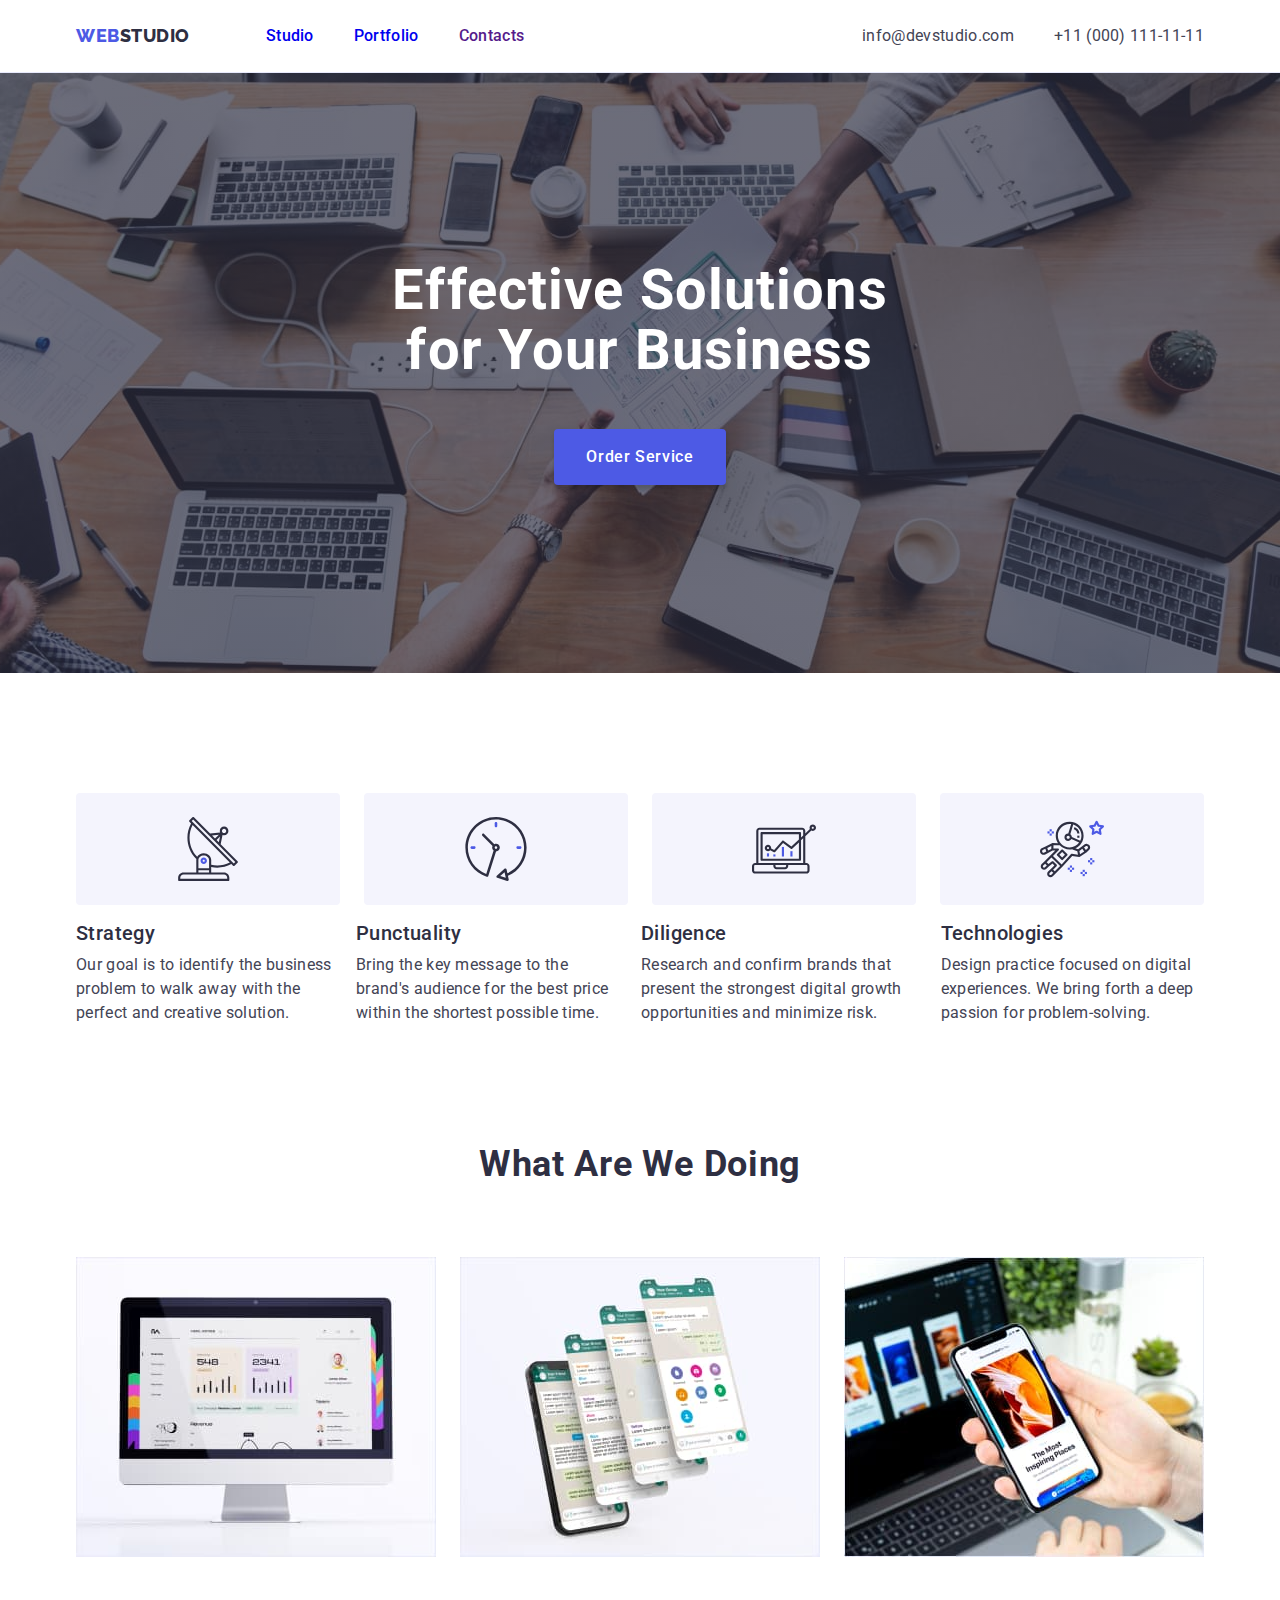
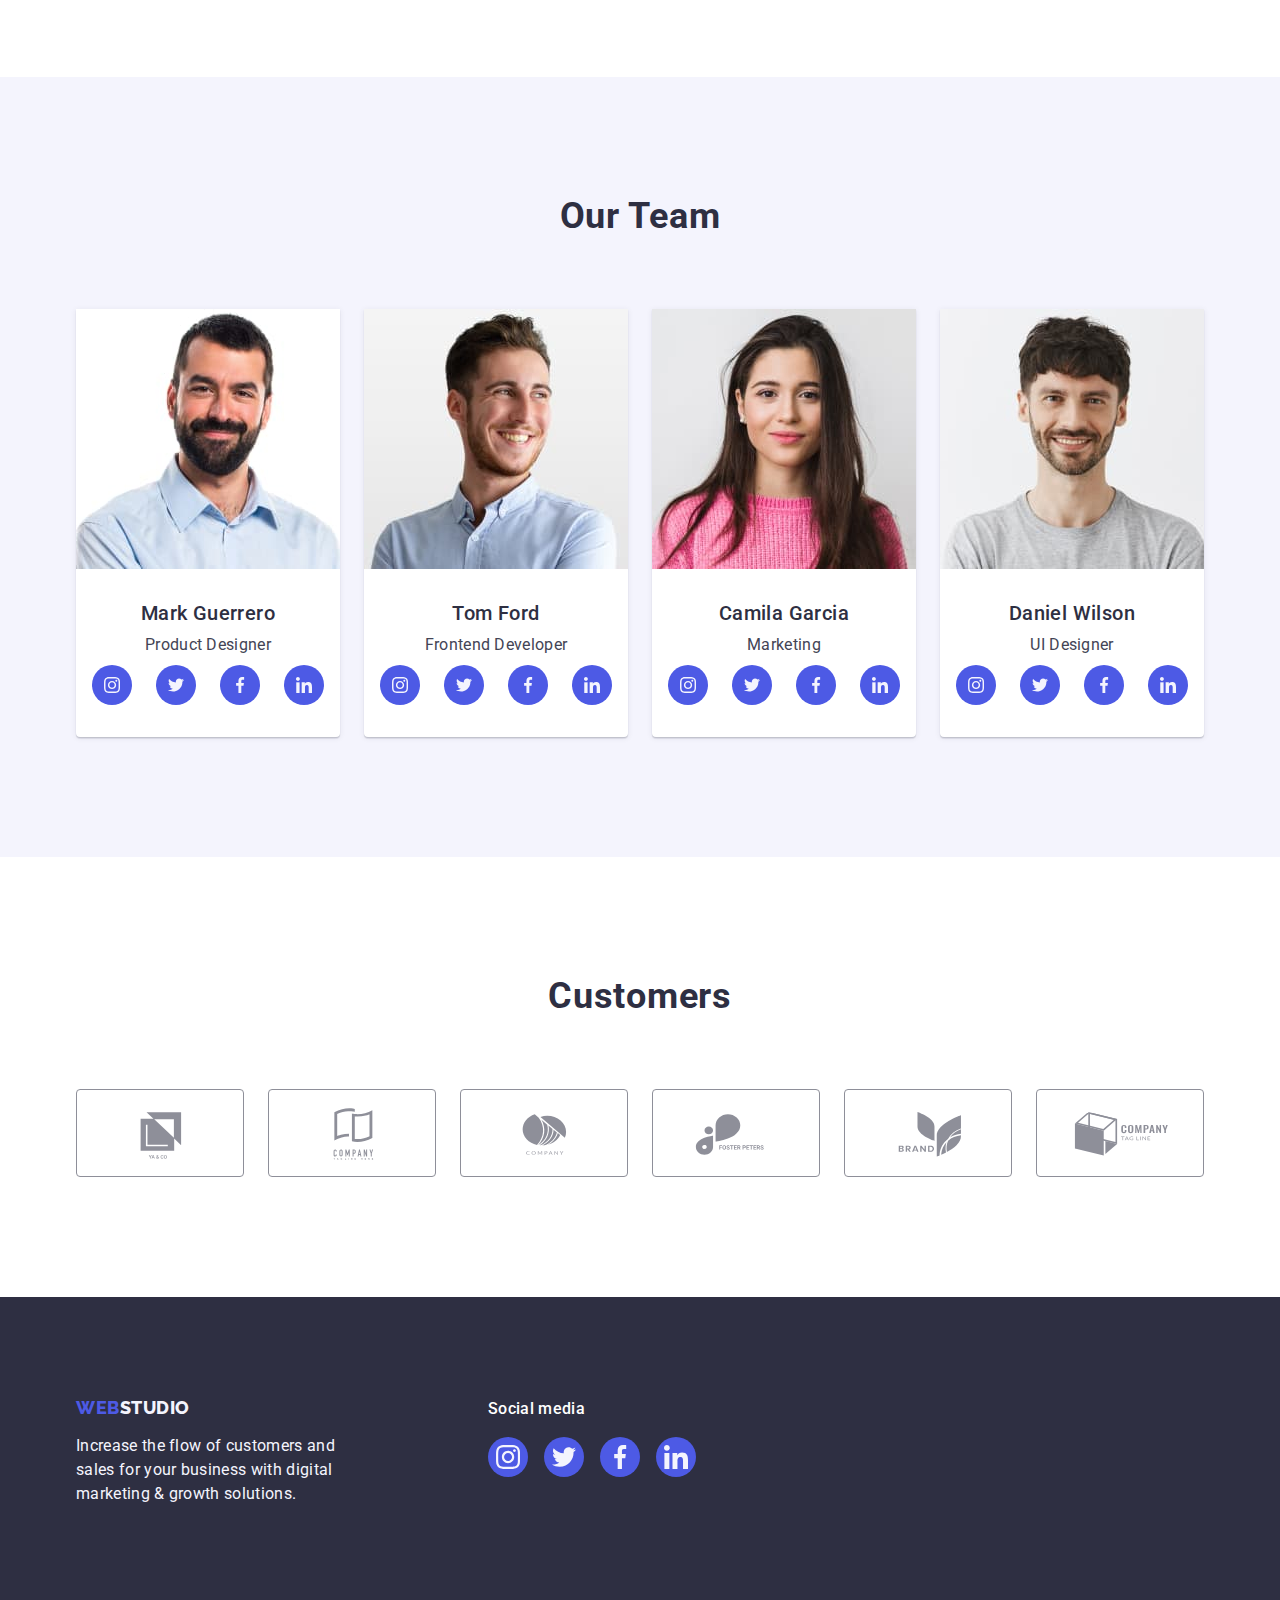
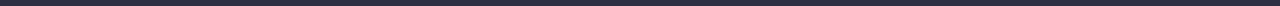
==== index.html @ 5ee6c40b "new" ====
<!DOCTYPE html>

<html lang="en">

<head>
    <meta charset="UTF-8">
    <meta http-equiv="X-UA-Compatible" content="IE=edge">
    <meta name="viewport" content="width=device-width, initial-scale=1.0">
    <title>WebStudio</title>

    <link rel="stylesheet"
        href="https://cdnjs.cloudflare.com/ajax/libs/modern-normalize/1.1.0/modern-normalize.min.css">

    <link rel="preconnect" href="https://fonts.googleapis.com">
    <link rel="preconnect" href="https://fonts.gstatic.com" crossorigin>
    <link href="https://fonts.googleapis.com/css2?family=Raleway:wght@800&family=Roboto:wght@400;500;700&display=swap"
        rel="stylesheet">

    <link rel="stylesheet" href="./css/styles.css">
</head>

<body>

    <!--Header-->


    <header class="page-header">
        <div class="header-container container">
            <nav class="page-nav">
                <a href="./index.html" class="logo link">Web<span class="logo-part-dark">Studio</span></a>

                <ul class="menu list">

                    <li class="menu-item"><a class="menu-link link" href="./index.html">Studio</a></li>
                    <li class="menu-item"><a class="menu-link link" href="./portfolio.html">Portfolio</a></li>
                    <li class="menu-item"><a class="menu-link link" href="">Contacts</a></li>

                </ul>
            </nav>
            <address class="contact-ifo link">

                <ul class="contact-info-list list">

                    <li class="contact-item"><a class="contact-link link"
                            href="mailto:info@devstudio.com">info@devstudio.com</a>
                    </li>

                    <li class="contact-item"><a class="contact-link link" href="tel:+110001111111">+11
                            (000) 111-11-11</a>
                    </li>

                </ul>
            </address>
        </div>
    </header>

    <main class="page-content">

        <!--Hero Section-->

        <section class="hero">

            <div class="container hero-container">

                <h1 class="page-main-title">Effective Solutions for Your Business</h1>
                <button class="order-button" type="button" data-modal-open>Order Service</button>
            </div>

        </section>


        <!--Our Advantages Section-->

        <section class="our-advantages-section section">

            <div class="container">

                <h2 class="hidden-title" hidden>Our advantages</h2>

                <ul class="advantages-img-list list">
                    <li class="advantages-img-list-item">

                        <div class="advantages-section-icon">
                            <svg class="advantages-img-icon" aria-label="" width="64" height="64">
                                <use href="./images/icons.svg#icon-antenna">

                                </use>
                            </svg>
                        </div>
                    </li>

                    <li class="advantages-img-list-item">

                        <div class="advantages-section-icon">
                            <svg class="advantages-img-icon" aria-label="" width="64" height="64">

                                <use href="./images/icons.svg#icon-clock">

                                </use>
                            </svg>
                        </div>
                    </li>

                    <li class="advantages-img-list-item">
                        <div class="advantages-section-icon">
                            <svg class="advantages-img-icon" aria-label="" width="64" height="64">
                                <use href="./images/icons.svg#icon-diagram-laptop">

                                </use>
                            </svg>
                        </div>
                    </li>

                    <li class="advantages-img-list-item">

                        <div class="advantages-section-icon">
                            <svg class="advantages-img-icon" aria-label="" width="64" height="64">
                                <use href="./images/icons.svg#icon-astronaut">

                                </use>
                            </svg>
                        </div>
                    </li>
                </ul>


                <ul class="our-advantages-list list">

                    <li class="advantages-list-item">

                        <h3 class="advantages-title description-title">Strategy</h3>

                        <p class="description-text">Our goal is to identify the business
                            problem to walk away with the perfect and creative solution. </p>
                    </li>
                    <li class="advantages-list-item">

                        <h3 class="advantages-title description-title">Punctuality</h3>

                        <p class="description-text">Bring the key message to the brand's audience for the best price
                            within the shortest possible time.
                        </p>
                    </li>
                    <li class="advantages-list-item">
                        <h3 class="advantages-title description-title">Diligence</h3>
                        <p class="description-text">Research and confirm brands that present the strongest digital
                            growth opportunities and minimize risk.</p>
                    </li>
                    <li class="advantages-list-item">
                        <h3 class=" advantages-title description-title">Technologies</h3>
                        <p class="description-text">Design practice focused on digital experiences. We bring forth a
                            deep
                            passion for problem-solving.
                        </p>
                    </li>
                </ul>
            </div>
        </section>

        <!--Our Services Section-->

        <section class="our-services-section section">

            <div class="our-services-container container">

                <h2 class="services-section-title section-title">What are we doing</h2>

                <ul class="our-services-list list">
                    <li class="our-services-list-item"><img src="./images/what_we_are_doing/screen.jpg"
                            alt="computer screen" width="360" height="300">
                    </li>
                    <li class="our-services-list-item"><img src="./images/what_we_are_doing/phone.jpg" alt="smartphone"
                            width="360" height="300"></li>
                    <li class="our-services-list-item"><img src="./images/what_we_are_doing/laptop.jpg"
                            alt="laptop and smartphone" width="360" height="300">
                    </li>

                </ul>
            </div>
        </section>

        <!--Our Team Section-->

        <section class="our-team-section section">

            <div class="our-team-container container">

                <h2 class="ourteam-section-title section-title">Our Team</h2>


                <ul class="our-team-list list">

                    <li class="our-team-list-item card">
                        <img class="employees-list-img" src="./images/our_tem/mark_guerrero.jpg"
                            alt="Mark Guerrero. Product Designer." width="264" height="260">
                        <div class="our-team-list-content">
                            <h3 class="team-list-title description-title">Mark Guerrero</h3>
                            <p class="description-text card-text">Product Designer</p>

                            <ul class="social-list list">

                                <li class="social-list-item">

                                    <a href="" class="social-list-link">

                                        <svg class="social-list-icon" aria-label="instagram icon" width="16"
                                            height="16">
                                            <use href="./images/icons.svg#icon-instagram"></use>
                                        </svg>
                                    </a>
                                </li>

                                <li class="social-list-item">

                                    <a href="" class="social-list-link">
                                        <svg class="social-list-icon" aria-label="twitter icon" width="16" height="16">
                                            <use href="./images/icons.svg#icon-twitter"></use>
                                        </svg>
                                    </a>

                                </li>

                                <li class="social-list-item">
                                    <a href="" class="social-list-link">
                                        <svg class="social-list-icon" aria-label="facebook icon" width="16" height="16">
                                            <use href="./images/icons.svg#icon-facebook"></use>
                                        </svg>
                                    </a>
                                </li>

                                <li class="social-list-item">
                                    <a href="" class="social-list-link">

                                        <svg class="social-list-icon" aria-label="linkedin icon" width="16" height="16">
                                            <use href="./images/icons.svg#icon-linkedin"></use>
                                        </svg>

                                    </a>
                                </li>
                            </ul>
                        </div>
                    </li>
                    <li class="our-team-list-item card">
                        <img class="employees-list-img" src="./images/our_tem/tom_ford.jpg"
                            alt="Tom Ford. Frontend Developer." width="264" height="260">
                        <div class="our-team-list-content">
                            <h3 class="team-list-title description-title">Tom Ford</h3>
                            <p class="description-text card-text">Frontend Developer</p>
                            <ul class="social-list list">

                                <li class="social-list-item">

                                    <a href="" class="social-list-link">

                                        <svg class="social-list-icon" aria-label="instagram icon" width="16"
                                            height="16">
                                            <use href="./images/icons.svg#icon-instagram"></use>
                                        </svg>
                                    </a>
                                </li>

                                <li class="social-list-item">

                                    <a href="" class="social-list-link">
                                        <svg class="social-list-icon" aria-label="twitter icon" width="16" height="16">
                                            <use href="./images/icons.svg#icon-twitter"></use>
                                        </svg>
                                    </a>

                                </li>

                                <li class="social-list-item">
                                    <a href="" class="social-list-link">
                                        <svg class="social-list-icon" aria-label="facebook icon" width="16" height="16">
                                            <use href="./images/icons.svg#icon-facebook"></use>
                                        </svg>
                                    </a>
                                </li>

                                <li class="social-list-item">
                                    <a href="" class="social-list-link">

                                        <svg class="social-list-icon" aria-label="linkedin icon" width="16" height="16">
                                            <use href="./images/icons.svg#icon-linkedin"></use>
                                        </svg>

                                    </a>
                                </li>
                            </ul>
                        </div>
                    </li>
                    <li class="our-team-list-item card">
                        <img class="employees-list-img" src="./images/our_tem/camila_garcia.jpg"
                            alt="Camila Garcia. Marketing." width="264" height="260">

                        <div class="our-team-list-content">
                            <h3 class="team-list-title description-title">Camila Garcia</h3>
                            <p class="description-text card-text">Marketing</p>
                            <ul class="social-list list">

                                <li class="social-list-item">

                                    <a href="" class="social-list-link">

                                        <svg class="social-list-icon" aria-label="instagram icon" width="16"
                                            height="16">
                                            <use href="./images/icons.svg#icon-instagram"></use>
                                        </svg>
                                    </a>
                                </li>

                                <li class="social-list-item">

                                    <a href="" class="social-list-link">
                                        <svg class="social-list-icon" aria-label="twitter icon" width="16" height="16">
                                            <use href="./images/icons.svg#icon-twitter"></use>
                                        </svg>
                                    </a>

                                </li>

                                <li class="social-list-item">
                                    <a href="" class="social-list-link">
                                        <svg class="social-list-icon" aria-label="facebook icon" width="16" height="16">
                                            <use href="./images/icons.svg#icon-facebook"></use>
                                        </svg>
                                    </a>
                                </li>

                                <li class="social-list-item">
                                    <a href="" class="social-list-link">

                                        <svg class="social-list-icon" aria-label="linkedin icon" width="16" height="16">
                                            <use href="./images/icons.svg#icon-linkedin"></use>
                                        </svg>

                                    </a>
                                </li>
                            </ul>
                        </div>
                    </li>
                    <li class="our-team-list-item card">
                        <img class="employees-list-img" src="./images/our_tem/daniel_wilson.jpg"
                            alt="Daniel Wilson. UI Designer." width="264" height="260">
                        <div class="our-team-list-content">
                            <h3 class="team-list-title description-title">Daniel Wilson</h3>
                            <p class="description-text card-text">UI Designer</p>
                            <ul class="social-list list">

                                <li class="social-list-item">

                                    <a href="" class="social-list-link">

                                        <svg class="social-list-icon" aria-label="instagram icon" width="16"
                                            height="16">
                                            <use href="./images/icons.svg#icon-instagram"></use>
                                        </svg>
                                    </a>
                                </li>

                                <li class="social-list-item">

                                    <a href="" class="social-list-link">
                                        <svg class="social-list-icon" aria-label="twitter icon" width="16" height="16">
                                            <use href="./images/icons.svg#icon-twitter"></use>
                                        </svg>
                                    </a>

                                </li>

                                <li class="social-list-item">
                                    <a href="" class="social-list-link">
                                        <svg class="social-list-icon" aria-label="facebook icon" width="16" height="16">
                                            <use href="./images/icons.svg#icon-facebook"></use>
                                        </svg>
                                    </a>
                                </li>

                                <li class="social-list-item">
                                    <a href="" class="social-list-link">

                                        <svg class="social-list-icon" aria-label="linkedin icon" width="16" height="16">
                                            <use href="./images/icons.svg#icon-linkedin"></use>
                                        </svg>

                                    </a>
                                </li>
                            </ul>
                        </div>
                    </li>
                </ul>

            </div>
        </section>

        <!-- Customers Section -->

        <section class="customers-section section">

            <div class="customers-container container">

                <h2 class="customers-section-title section-title">Customers</h2>

                <ul class="customers-list list">

                    <li class="customers-list-item">

                        <a class="customers-list-link" href="">

                            <svg class="customers-list-icon" aria-label="logo of Ya and Co company" width="104"
                                height="56">
                                <use href="./images/icons.svg#icon-ya-and-co">

                                </use>
                            </svg>
                        </a>
                    </li>

                    <li class="customers-list-item">
                        <a class="customers-list-link" href="">
                            <svg class="customers-list-icon" aria-label="tag line here company" width="104" height="56">
                                <use href="./images/icons.svg#icon-company-square-logo">

                                </use>
                            </svg>
                        </a>
                    </li>

                    <li class="customers-list-item">
                        <a class="customers-list-link" href="">
                            <svg class="customers-list-icon" aria-label="company logo" width="104" height="56">
                                <use href="./images/icons.svg#icon-company-elips-logo">

                                </use>
                            </svg>
                        </a>
                    </li>

                    <li class="customers-list-item">
                        <a class="customers-list-link" href="">
                            <svg class="customers-list-icon" aria-label="foster peters company" width="104" height="56">
                                <use href="./images/icons.svg#icon-foster-peters">

                                </use>
                            </svg>
                        </a>
                    </li>

                    <li class="customers-list-item">
                        <a class="customers-list-link" href="">
                            <svg class="customers-list-icon" aria-label="brand logo" width="104" height="56">
                                <use href="./images/icons.svg#icon-brand">

                                </use>
                            </svg>
                        </a>
                    </li>

                    <li class="customers-list-item">
                        <a class="customers-list-link" href="">
                            <svg class="customers-list-icon" aria-label="company logo" width="104" height="56">
                                <use href="./images/icons.svg#icon-company-tag-line">

                                </use>
                            </svg>
                        </a>
                    </li>
                </ul>

            </div>

        </section>

    </main>

    <!--Footer-->

    <footer class="page-footer">

        <div class="footer-container container">

            <div class="footer-info">
                <a class="link footer-link" href="./index.html">Web<span class="logo-part-light">Studio</span></a>

                <p class="footer-text">Increase the flow of customers and sales for your
                    business with digital marketing & growth solutions.</p>
            </div>

            <div class="cocial-media-footer">

                <p class="footer-text social-media-text">Social media</p>

                <ul class="social-list-footer list">

                    <li class="social-list-item">

                        <a href="" class="footer-list-link">

                            <svg class="social-list-icon" aria-label="instagram icon" width="24" height="24">
                                <use href="./images/icons.svg#icon-instagram"></use>
                            </svg>
                        </a>
                    </li>

                    <li class="social-list-item">

                        <a href="" class="footer-list-link">
                            <svg class="social-list-icon" aria-label="twitter icon" width="24" height="24">
                                <use href="./images/icons.svg#icon-twitter"></use>
                            </svg>
                        </a>

                    </li>

                    <li class="social-list-item">
                        <a href="" class="footer-list-link">
                            <svg class="social-list-icon" aria-label="facebook icon" width="24" height="24">
                                <use href="./images/icons.svg#icon-facebook"></use>
                            </svg>
                        </a>
                    </li>

                    <li class="social-list-item">
                        <a href="" class="footer-list-link">

                            <svg class="social-list-icon" aria-label="linkedin icon" width="24" height="24">
                                <use href="./images/icons.svg#icon-linkedin"></use>
                            </svg>

                        </a>
                    </li>
                </ul>
            </div>
        </div>
    </footer>

    <!-- Modal Window -->

    <div class="backdrop is-hidden" data-modal>

        <!-- <div class="backdrop" data-modal> -->

        <div class="modal">

            <button type="button" class="modal-close-btn" data-modal-close>

                <svg class="modal-close-btn-icon" aria-label="close button" width="8" height="8">
                    <use href="./images/icons.svg#icon-close"></use>

                </svg>

            </button>

            <form class="contact-form">

                <p class="contact-form-heading">Leave your contacts and we will call you back</p>


                <label class="contact-form-field-wrapper">
                    <span class="contact-form-description">Name</span>
                    <span class="contact-form-input-wrapper">
                        <input class="contact-form-input" type="text" name="user_name" pattern="[a-zA-Z]+" required>
                        <svg class="contact-form-icon" aria-label="your name">
                            <use href="./images/icons.svg#icon-name"></use>
                        </svg>
                    </span>
                </label>

                <label class="contact-form-field-wrapper">
                    <span class="contact-form-description">Phone</span>
                    <span class="contact-form-input-wrapper">
                        <input class="contact-form-input" type="tel" name="user_phone_number"
                            pattern="[0-9]{3}-[0-9]{3}-[0-9]{2}-[0-9]{2}" title="xxx-xxx-xx-xx" required>

                        <svg class="contact-form-icon" aria-label="your phone number">
                            <use href="./images/icons.svg#icon-phone"></use>
                        </svg>
                    </span>
                </label>

                <label class="contact-form-field-wrapper">
                    <span class="contact-form-description">Email</span>
                    <span class="contact-form-input-wrapper">
                        <input class="contact-form-input" type="email" name="user_email" required>

                        <svg class="contact-form-icon" aria-label="your email">
                            <use href="./images/icons.svg#icon-email"></use>
                        </svg>
                    </span>
                </label>


                <label class="contact-form-field-wrapper">

                    <span class="contact-form-description">Comment</span>

                    <textarea class="contact-form-message" name="user_message" placeholder="Text input"></textarea>
                </label>

                <label class="contact-form-checkbox-wrapper">
                    <input class="contact-form-checkbox" type="checkbox" name="privacy_policy" required>
                    <svg class="checkbox-icon" aria-label="i agry with the privacy policy checkbox" width="10"
                        height="8">
                        <use class="contact-form-check-icon" href="./images/icons.svg#icon-check"></use>
                    </svg>

                    <span> I accept the terms and conditions of the</span><a class="privacy-policy-link" href="">
                        Privacy
                        Policy</a>

                </label>


                <button class="contact-submit-button button" type="submit">Send</button>


            </form>

        </div>
    </div>
    <script src="./js/modal.js"></script>
</body>

</html>
---- css/styles.css ----
/* Studio Page */

:root {
  --logo-brand-color: #4d5ae5;
  --pressed-state-color: #404bbf;
  --body-brand-color: #2e2f42;
  --success-messages-color: #31d0aa;
  --body-text-color: #434455;
  --helper-text-color: #8e8f99;
  --subtle-background-color: #e7e9fc;
  --light-mode-background-color: #f4f4fd;
  --overlay-color: #2e2f42;
  --hero-color: #2e2f42;
  --page-background-color: #ffffff;
  --modal-background-color: #fcfcfc;
  --time-function: cubic-bezier(0.4, 0, 0.2, 1);
}
body {
  font-family: "Roboto", sans-serif;
  color: var(--body-text-color);
  font-weight: 400;
  font-size: 16px;
  line-height: 1.5;
  letter-spacing: 0.02em;
  background-color: var(--page-background-color);
}

h1,
h2,
h3,
h4,
p {
  margin-top: 0;
  margin-bottom: 0;
}

ul,
ol {
  margin-top: 0;
  margin-bottom: 0;
  padding-left: 0;
}

img {
  display: block;
}

button:hover,
button:focus {
  background-color: var(--pressed-state-color);
}

.list {
  list-style: none;
}

.container {
  width: 1158px;
  margin-left: auto;
  margin-right: auto;
  padding-right: 15px;
  padding-left: 15px;
}

/* ---------------Page Header------------------ */

.page-header {
  display: flex;
  align-items: center;
  border-bottom-style: solid;
  border-bottom-width: 1px;
  border-bottom-color: var(--subtle-background-color);
  box-shadow: 0px 2px 1px rgba(46, 47, 66, 0.08),
    0px 1px 1px rgba(46, 47, 66, 0.16), 0px 1px 6px rgba(46, 47, 66, 0.08);
}

.header-container {
  display: flex;
  align-items: center;
  justify-content: space-between;
  padding-top: 24px;
  padding-bottom: 24px;
  width: 1158px;
  padding: 0 15px;
}

.page-nav {
  display: flex;
  align-items: center;
  /* column-gap: 76px; */
}
.menu {
  display: flex;
  gap: 40px;
}

.logo {
  font-family: "Raleway", sans-serif;
  font-weight: 800;
  font-size: 18px;
  line-height: 1.17;
  letter-spacing: 0.03em;
  text-transform: uppercase;
  color: var(--logo-brand-color);
  margin-right: 76px;

  transition: color 250ms var(--time-function);
}

.logo-part-dark {
  color: var(--body-brand-color);
}
.logo-part-light {
  color: var(--light-mode-background-color);
  display: inline-block;
}

.link {
  text-decoration: none;
  font-style: normal;
}

.link:hover,
.link:focus {
  color: var(--pressed-state-color);
}

.menu-link {
  font-weight: 500;
  /* color: var(--pressed-state-color); */
  padding-top: 24px;
  padding-bottom: 24px;

  position: relative;

  transition: color 250ms var(--time-function);
}

.menu-link::after {
  content: "";
  width: 100%;
  height: 4px;
  background-color: var(--pressed-state-color);
  opacity: 0;
  position: absolute;
  bottom: -1px;
  left: 0;
  border-radius: 2px;

  transition: opacity 250ms var(--time-function);
}

.menu-link:hover::after,
.menu-link:focus::after {
  opacity: 1;
}

.menu-item {
  padding-top: 24px;
  padding-bottom: 24px;
  /* color: var(--pressed-state-color); */
}

.contact-info {
  font-style: normal;
}

.contact-info-list {
  display: flex;
  gap: 40px;
}

.contact-link {
  color: var(--body-text-color);
  font-weight: 400;
  transition: color 250ms var(--time-function);
}

.contact-item {
  font-style: normal;
  font-weight: 400;
  color: var(--body-text-color);
}

/* ----------------Hero Section---------------- */

.hero-container {
  display: flex;
  text-align: center;
  align-items: center;
  flex-direction: column;
  gap: 48px;
  /* background-image: linear-gradient(
      rgba(46, 47, 66, 0.7),
      rgba(46, 47, 66, 0.7)
    ),
    url(../images/hero/bg.jpg);
  background-size: cover;
  height: auto; */
}

.hero {
  margin-left: auto;
  margin-right: auto;
  background-color: var(--hero-color);
  background-image: linear-gradient(
      rgba(46, 47, 66, 0.7),
      rgba(46, 47, 66, 0.7)
    ),
    url(../images/hero/bg.jpg);
  background-size: cover;
  max-width: 1440px;
  background-repeat: no-repeat;
  background-position: center;
}

.page-main-title {
  font-weight: 700;
  font-size: 56px;
  line-height: 1.07;
  letter-spacing: 0.02em;
  max-width: 496px;
  height: 120px;
  text-align: center;
  color: var(--page-background-color);
  margin-top: 188px;
}
.order-button {
  background-color: var(--logo-brand-color);
  font-weight: 500;
  font-size: 16px;
  line-height: 1.5;
  letter-spacing: 0.04em;
  cursor: pointer;
  color: var(--page-background-color);
  padding: 16px 32px;
  min-width: 169px;
  height: 56px;
  border: none;
  border-radius: 4px;
  margin-bottom: 188px;
  box-shadow: 0px 4px 4px rgba(0, 0, 0, 0.15);

  transition: background-color 250ms var(--time-function);
}

.order-button:hover,
.order-button:focus {
  box-shadow: 0px 4px 4px rgba(0, 0, 0, 0.15);
}
.section-title {
  font-weight: 700;
  font-size: 36px;
  line-height: 1.11;
  letter-spacing: 0.02em;
  text-align: center;
  text-transform: capitalize;
  color: var(--hero-color);
  margin-bottom: 72px;
}

.description-title {
  font-weight: 500;
  font-size: 20px;
  line-height: 1.2;
  letter-spacing: 0.02em;
  color: var(--hero-color);
  text-align: center;
  margin-bottom: 8px;
}

/* ---------Our Advantages Section--------- */

.advantages-img-list {
  display: flex;
  justify-content: center;
  gap: 24px;
  margin-bottom: 8px;
}

.advantages-section-icon {
  display: flex;
  align-items: center;
  justify-content: center;
  height: 112px;
  background-color: var(--light-mode-background-color);
  border-radius: 4px;
  margin-bottom: 8px;
}

.advantages-img-icon {
  margin: 24px 100px;
}
.services-section-title {
  margin-bottom: 72px;
}

.our-advantages-section {
  padding-top: 120px;
}
.our-advantages-list {
  display: flex;
  gap: 24px;
  flex-basis: calc(100% - 48px / 3);
}

.our-services-list {
  display: flex;
  gap: 24px;
}

.advantages-list-item {
  width: calc((100%-72px) / 4);
}

.advantages-title {
  text-align: left;
}

/* ---------Our Services Section--------- */

.our-services-list {
  display: flex;
  gap: 24px;
  flex-basis: calc(100% - 48px / 3);
}

.our-services-list-item {
  width: calc(100% - 48px / 3);
}
/* --------------Our Team Section------------ */

.our-services-section {
  margin-top: 120px;
}

.our-team-section {
  background-color: var(--light-mode-background-color);
  margin-top: 120px;
  padding-top: 120px;
  padding-bottom: 120px;
}

.ourteam-section-title {
  margin-bottom: 72px;
}
.our-team-list {
  display: flex;
  gap: 24px;
}

.our-team-list-item {
  width: calc(100% - 72px / 4);
  box-shadow: 0px 1px 6px rgba(46, 47, 66, 0.08),
    0px 1px 1px rgba(46, 47, 66, 0.16), 0px 2px 1px rgba(46, 47, 66, 0.08);
}

.card-text {
  text-align: center;
}

.our-team-list-content {
  padding: 32px 0;
}

.our-team-list-item {
  border-radius: 0px 0px 4px 4px;
}

.card {
  background-color: var(--page-background-color);
}

/* Customers Section */

.customers-section {
  padding: 120px 0;
}

.customers-section-title {
  margin-bottom: 72px;
  line-height: 1.1;
}

.customers-list-icon {
  margin: 16px 32px;
  fill: currentColor;
}

.customers-list {
  display: flex;
  justify-content: center;
  gap: 24px;
}

.customers-list-link {
  display: flex;
  justify-content: center;
  width: 100%;
  height: 100%;
  border-radius: 4px;
  align-items: center;
  color: var(--helper-text-color);
  border: 1px solid var(--helper-text-color);

  transition: border-color 250ms var(--time-function),
    color 250ms var(--time-function);
}
.customers-list-item {
  width: calc((100% - 120px) / 6);
  height: 88px;
}

.customers-list-link:hover,
.customers-list-link:focus {
  color: var(--pressed-state-color);
  border-color: var(--pressed-state-color);
}

/* ---------------Footer--------------- */

.footer-container {
  display: flex;
  align-items: baseline;
}

.footer-info {
  margin-right: 120px;
}

.page-footer {
  background-color: var(--hero-color);
  padding: 100px 0;
}

.footer-text {
  color: var(--light-mode-background-color);
  width: 264px;
}

.footer-link {
  display: inline-block;
  margin-bottom: 16px;
  font-family: "Raleway", sans-serif;
  font-weight: 800;
  font-size: 18px;
  line-height: 1.17;
  letter-spacing: 0.03em;
  color: var(--logo-brand-color);
  text-transform: uppercase;

  transition: color 250ms var(--time-function);
}

.social-media-text {
  margin-bottom: 16px;
  padding-left: 28px;
  font-weight: 500;
  color: var(--page-background-color);
}

.social-list-footer {
  display: flex;
  justify-content: center;
  gap: 16px;
  margin-top: 8px;
}

.footer-list-link {
  display: flex;
  justify-content: center;
  width: 40px;
  height: 40px;
  border-radius: 50%;
  background-color: var(--logo-brand-color);
  align-items: center;

  transition: background-color 250ms var(--time-function);
}

.footer-list-link:hover,
.footer-list-link:focus {
  background-color: var(--success-messages-color);
}

/*---------------- Portfolio Page-------------- */

/* --------Buttons------ */

.portfolio-cards-section {
  padding: 96px 0 120px;
}

.filter-button-list {
  display: flex;
  justify-content: center;
  margin-bottom: 72px;
  gap: 24px;
}

.filter-button:hover,
.filter-button:focus {
  cursor: pointer;
  color: var(--page-background-color);
  border-color: transparent;
  box-shadow: 0px 3px 1px rgba(0, 0, 0, 0.1), 0px 2px 1px rgba(0, 0, 0, 0.08),
    0px 2px 2px rgba(0, 0, 0, 0.12);
  background-color: var(--pressed-state-color);
}

.filter-button {
  font-weight: 500;
  font-size: 16px;
  line-height: 1.5;
  letter-spacing: 0.04em;
  color: var(--logo-brand-color);
  background-color: var(--light-mode-background-color);
  padding: 12px 24px;
  border: 1px solid var(--subtle-background-color);
  border-radius: 4px;
  min-width: 69px;
  box-shadow: none;

  transition: color 250ms var(--time-function),
    box-shadow 250ms var(--time-function),
    border-color 250ms var(--time-function),
    background-color 250ms var(--time-function);
}

/* ------Cards Section----- */

.projects-card-list {
  display: flex;
  flex-wrap: wrap;
  flex-basis: calc(100% / 9 - 24px);
  padding-bottom: 120px;
  column-gap: 24px;
  row-gap: 48px;
}

.project-link {
  display: block;
  box-shadow: none;

  transition: box-shadow 250ms var(--time-function);
}

.project-link:hover,
.project-link:focus {
  box-shadow: 0px 1px 6px rgba(46, 47, 66, 0.08),
    0px 1px 1px rgba(46, 47, 66, 0.16), 0px 2px 1px rgba(46, 47, 66, 0.08);
}

.project-card {
  flex-basis: calc((100% - 48px) / 3);
}

.portfolio-card-content {
  border: 1px solid var(--subtle-background-color);
  border-top: none;
  padding: 32px 16px;
}
.portfolio-description-title {
  text-align: left;
}

.portfolio-description-text {
  text-align: left;
  margin-top: 8px;
  color: var(--body-text-color);
}

/* Social Media Icons */

.social-list {
  display: flex;
  justify-content: center;
  gap: 24px;
  margin-top: 8px;
}

.social-list-icon {
  fill: var(--light-mode-background-color);
}

.social-list-link {
  display: flex;
  justify-content: center;
  width: 40px;
  height: 40px;
  border-radius: 50%;
  background-color: var(--logo-brand-color);
  align-items: center;

  transition: background-color 250ms var(--time-function);
}

.social-list-link:hover,
.social-list-link:focus {
  background-color: var(--pressed-state-color);
}

/* Overlay */

.overlay {
  position: absolute;
  left: 0;
  top: 0;
  background-color: var(--logo-brand-color);
  color: var(--light-mode-background-color);
  padding: 40px 32px;
  height: 100%;
  width: 100%;
  overflow: auto;
  transform: translate(0, 100%);

  transition: transform 250ms var(--time-function);
}

.card-wrapper {
  position: relative;
  overflow: hidden;
}

.project-card:hover .overlay,
.project-link:focus .overlay {
  transform: translate(0, 0);
}

/* Modal Window */

.backdrop {
  position: fixed;
  top: 0;
  left: 0;
  width: 100%;
  height: 100%;
  background-color: rgba(46, 47, 66, 0.4);
  z-index: 100;

  transition: opacity 250ms var(--time-function),
    visibility 250ms var(--time-function);
}

.backdrop.is-hidden {
  opacity: 0;
  visibility: hidden;
  pointer-events: none;
}

.modal {
  position: absolute;
  padding: 72px 24px 24px;
  top: 50%;
  left: 50%;
  transform: translate(-50%, -50%);
  width: 408px;
  min-height: 576px;
  background-color: var(--modal-background-color);
  border-radius: 4px;
  box-shadow: 0px 1px 1px rgba(0, 0, 0, 0.14), 0px 1px 3px rgba(0, 0, 0, 0.12),
    0px 2px 1px rgba(0, 0, 0, 0.2);

  transition: transform 250ms var(--time-function);
}

.modal-close-btn {
  position: absolute;
  top: 24px;
  right: 24px;
  display: flex;
  justify-content: center;
  align-items: center;
  width: 24px;
  height: 24px;
  background-color: var(--subtle-background-color);
  border: 1px solid rgba(0, 0, 0, 0.1);
  width: 24px;
  height: 24px;
  border-radius: 50%;
  padding: 0;
  cursor: pointer;

  transition: background-color 250ms var(--time-function),
    border 250ms var(--time-function);
}

.modal-close-btn:hover,
.modal-close-btn:focus {
  border: none;
  background-color: var(--pressed-state-color);
}

.modal-close-btn-icon {
  fill: var(--hero-color);

  transition: fill 250ms var(--time-function);
}

.modal-close-btn:hover .modal-close-btn-icon,
.modal-close-btn:focus .modal-close-btn-icon {
  fill: var(--page-background-color);
}

/* Modal Window Form */

.contact-form-heading {
  text-align: center;
  color: var(--hero-color);
  font-style: normal;
  font-weight: 500;
  font-size: 16px;
  line-height: 24px;
  margin-bottom: 16px;
}

.contact-form-field-wrapper {
  display: block;
  margin-bottom: 8px;
}

.contact-form-checkbox-wrapper {
  display: flex;
  margin-bottom: 8px;
  align-items: center;
  font-style: normal;
  font-size: 12px;
  line-height: 14px;
  color: var(--helper-text-color);
}

.contact-form-input {
  width: 100%;
  height: 40px;
  border-radius: 4px;
  padding-left: 38px;
  border: 1px solid rgba(46, 47, 66, 0.4);
  transition: border-color 250ms var(--time-function);
}
.contact-form-input:hover,
.contact-form-input:focus {
  border-color: var(--pressed-state-color);
  outline: none;
}

.contact-form-message {
  width: 100%;
  height: 120px;
  border-radius: 4px;
  resize: none;
  padding: 8px 16px;
  border: 1px solid rgba(46, 47, 66, 0.4);
  font-size: 12px;
  transition: border-color 250ms var(--time-function);
}

.contact-form-message::placeholder {
  line-height: 14px;
  font-size: 12px;
  color: rgba(46, 47, 66, 0.4);
}

.contact-form-message:hover,
.contact-form-message:focus {
  border-color: var(--pressed-state-color);
  outline: none;
}

.contact-form-description {
  display: block;
  margin-bottom: 4px;
  color: var(--helper-text-color);
  font-style: normal;
  font-size: 12px;
  line-height: 14px;
}

.privacy-policy-link {
  margin-left: 2px;
}

.privacy-policy-link {
  font-size: 12px;
  line-height: 16px;
  color: var(--logo-brand-color);
}

.contact-submit-button {
  display: block;
  margin-left: auto;
  margin-right: auto;
  margin-top: 24px;
  background-color: var(--logo-brand-color);
  font-weight: 500;
  font-size: 16px;
  line-height: 1.5;
  letter-spacing: 0.04em;
  cursor: pointer;
  color: var(--page-background-color);
  min-width: 169px;
  height: 56px;
  border: none;
  border-radius: 4px;
  box-shadow: 0px 4px 4px rgba(0, 0, 0, 0.15);

  transition: background-color 250ms var(--time-function);
}
.contact-form-input-wrapper {
  position: relative;
  display: block;
}

.contact-form-icon {
  position: absolute;
  top: 50%;
  transform: translateY(-50%);
  left: 16px;
  width: 18px;
  height: 24px;
  fill: var(--overlay-color);
  transition: fill 250ms var(--time-function);
}

.contact-form-input:hover + .contact-form-icon,
.contact-form-input:focus + .contact-form-icon {
  fill: var(--logo-brand-color);
}

.checkbox-icon {
  width: 16px;
  height: 16px;
  border: 1px solid rgba(46, 47, 66, 0.4);
  border-radius: 2px;
  padding: 4px 3px;
  cursor: pointer;
  margin-right: 8px;
}

.contact-form-check-icon {
  fill: var(--light-mode-background-color);
  opacity: 0;
}

.contact-form-checkbox:checked + .checkbox-icon > .contact-form-check-icon {
  opacity: 1;
}

.contact-form-checkbox:checked + .checkbox-icon {
  background-color: var(--pressed-state-color);
}

.contact-form-checkbox:focus + .checkbox-icon {
  outline: 1px solid rgba(77, 90, 229, 1);
}

.contact-form-checkbox {
  appearance: none;
  position: absolute;
}
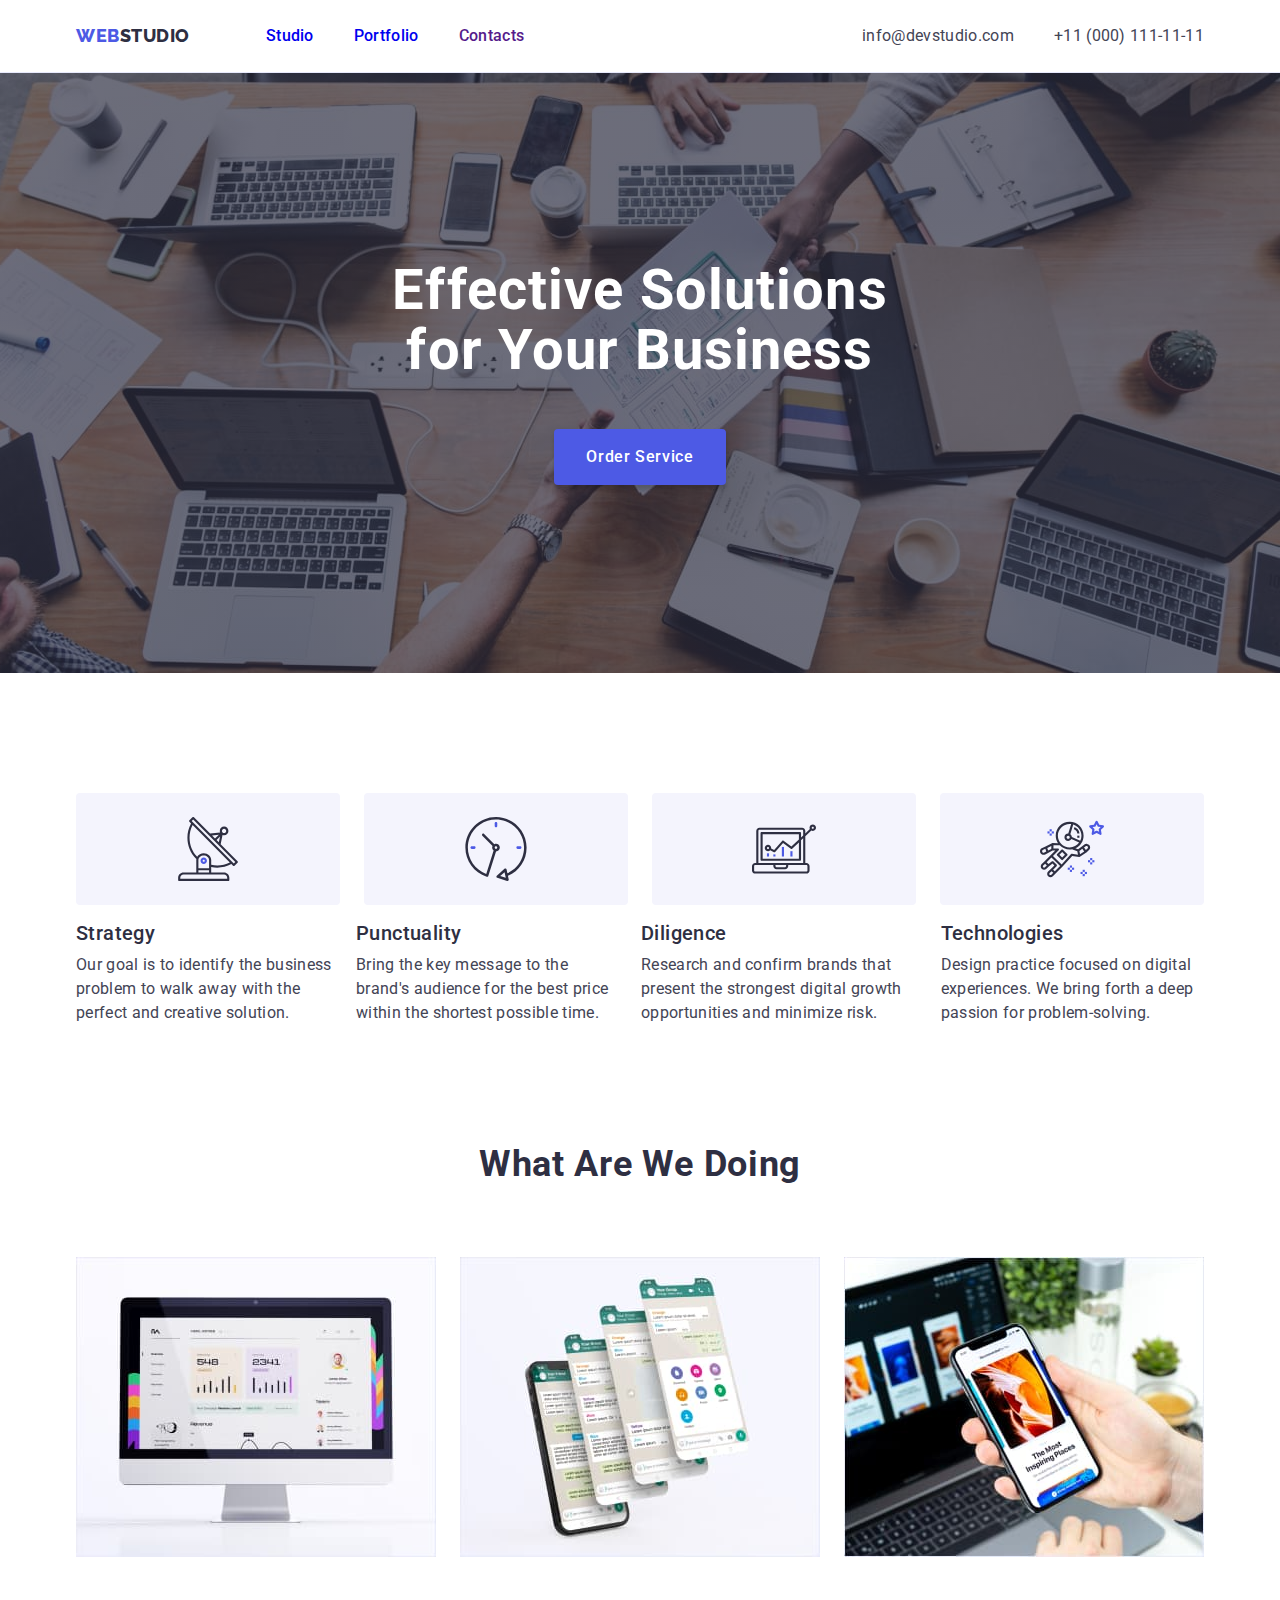
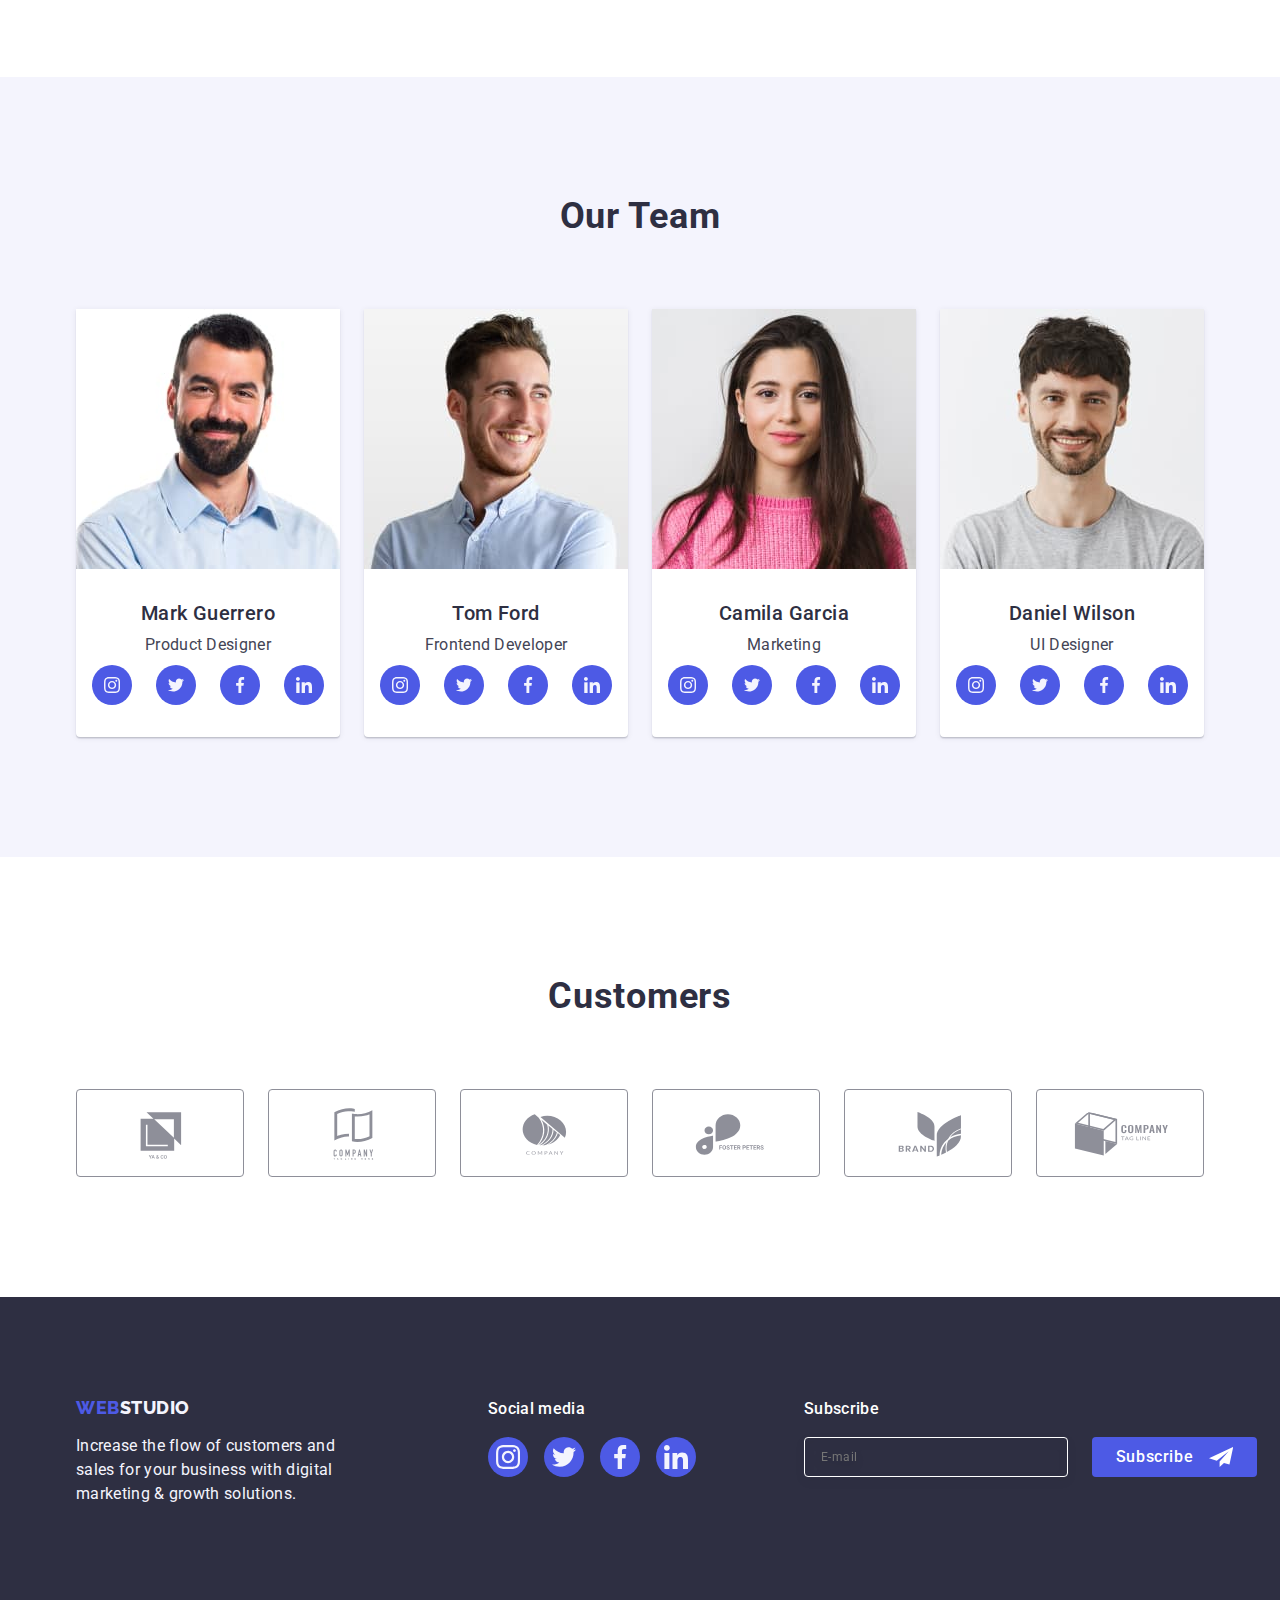
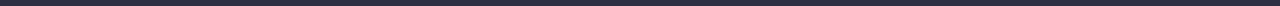
==== commit 1e9c6590: "new" ====
--- a/index.html
+++ b/index.html
@@ -486,7 +486,7 @@
                     business with digital marketing & growth solutions.</p>
             </div>
 
-            <div class="cocial-media-footer">
+            <div class="social-media-footer">
 
                 <p class="footer-text social-media-text">Social media</p>
 
@@ -531,6 +531,27 @@
                     </li>
                 </ul>
             </div>
+
+
+            <div class="footer-form-container">
+                <p class="footer-form-text">Subscribe</p>
+
+                <form class="footer-form">
+
+                    <label class="footer-form-label" for="">
+                        <input class="footer-form-input" name="footer-form-email" type="email" placeholder="E-mail">
+                    </label>
+
+                    <button class="footer-form-button" type="submit">Subscribe
+
+                        <svg class="footer-icon" width="24" height="24">
+                            <use href="./images/icons.svg#icon-subscribe"></use>
+                        </svg>
+                    </button>
+
+                </form>
+
+            </div>
         </div>
     </footer>
 
@@ -551,72 +572,84 @@
 
             </button>
 
+            <p class="contact-form-heading">Leave your contacts and we will call you back</p>
+
             <form class="contact-form">
 
-                <p class="contact-form-heading">Leave your contacts and we will call you back</p>
-
-
-                <label class="contact-form-field-wrapper">
-                    <span class="contact-form-description">Name</span>
-                    <span class="contact-form-input-wrapper">
-                        <input class="contact-form-input" type="text" name="user_name" pattern="[a-zA-Z]+" required>
-                        <svg class="contact-form-icon" aria-label="your name">
+
+                <div class="contact-form-container">
+
+                    <label class="contact-form-field-wrapper" for="user-name">Name</label>
+
+                    <div class="contact-form-input-wrapper">
+                        <input class="contact-form-input" type="text" name="user-name" pattern="[a-zA-Z]+"
+                            id="user-name" required>
+                        <svg class="contact-form-icon" aria-label="your name" width="18" height="24">
                             <use href="./images/icons.svg#icon-name"></use>
                         </svg>
-                    </span>
-                </label>
-
-                <label class="contact-form-field-wrapper">
-                    <span class="contact-form-description">Phone</span>
-                    <span class="contact-form-input-wrapper">
+                    </div>
+                </div>
+                <div class="contact-form-container">
+                    <label class="contact-form-field-wrapper">Phone</label>
+                    <!-- <span class="contact-form-description"> -->
+
+                    <div class="contact-form-input-wrapper">
                         <input class="contact-form-input" type="tel" name="user_phone_number"
                             pattern="[0-9]{3}-[0-9]{3}-[0-9]{2}-[0-9]{2}" title="xxx-xxx-xx-xx" required>
 
-                        <svg class="contact-form-icon" aria-label="your phone number">
+                        <svg class="contact-form-icon" aria-label="your phone number" width="18" height="24">
                             <use href="./images/icons.svg#icon-phone"></use>
                         </svg>
-                    </span>
-                </label>
-
-                <label class="contact-form-field-wrapper">
-                    <span class="contact-form-description">Email</span>
-                    <span class="contact-form-input-wrapper">
-                        <input class="contact-form-input" type="email" name="user_email" required>
-
-                        <svg class="contact-form-icon" aria-label="your email">
+                    </div>
+                </div>
+
+                <div class="contact-form-container">
+                    <label class="contact-form-field-wrapper"> Email </label>
+
+
+                    <div class="contact-form-input-wrapper">
+                        <input class="contact-form-input" type="email" name="user_email" id="" required>
+
+                        <svg class="contact-form-icon" aria-label="your email" width="18" height="24">
                             <use href="./images/icons.svg#icon-email"></use>
                         </svg>
-                    </span>
-                </label>
-
-
-                <label class="contact-form-field-wrapper">
-
-                    <span class="contact-form-description">Comment</span>
-
-                    <textarea class="contact-form-message" name="user_message" placeholder="Text input"></textarea>
-                </label>
-
-                <label class="contact-form-checkbox-wrapper">
-                    <input class="contact-form-checkbox" type="checkbox" name="privacy_policy" required>
-                    <svg class="checkbox-icon" aria-label="i agry with the privacy policy checkbox" width="10"
-                        height="8">
-                        <use class="contact-form-check-icon" href="./images/icons.svg#icon-check"></use>
-                    </svg>
-
-                    <span> I accept the terms and conditions of the</span><a class="privacy-policy-link" href="">
-                        Privacy
-                        Policy</a>
-
-                </label>
-
+                    </div>
+                </div>
+                <div class="textaria-container">
+
+                    <label class="contact-form-field-wrapper" for="user-comment">
+
+                        Comment
+
+                        <textarea class="contact-form-message" name="user-comment" placeholder="Text input"
+                            id="user-comment"></textarea>
+                    </label>
+
+                </div>
+                <div class="contact-form-checkbox-container">
+
+                    <input class="contact-form-checkbox" type="checkbox" name="privacy_policy" id="user-privacy"
+                        value="true" required>
+                    <label class="checkbox-label" for="user-privacy">I accept the terms and
+                        conditions of the
+                        <a class="privacy-policy-link" href="">Privacy Policy</a>
+
+                        <span class="checkbox-icon-wrapper"><svg class="checkbox-icon"
+                                aria-label="i agry with the privacy policy checkbox" width="10" height="8">
+                                <use class="contact-form-check-icon" href="./images/icons.svg#icon-check"></use>
+                            </svg>
+                        </span>
+
+                    </label>
+
+                </div>
 
                 <button class="contact-submit-button button" type="submit">Send</button>
 
-
-            </form>
-
         </div>
+        </form>
+
+    </div>
     </div>
     <script src="./js/modal.js"></script>
 </body>
--- a/css/styles.css
+++ b/css/styles.css
@@ -483,6 +483,65 @@
   background-color: var(--success-messages-color);
 }
 
+.footer-form-text {
+  margin-bottom: 16px;
+  font-weight: 500;
+  font-size: 16px;
+  line-height: 1.5;
+  letter-spacing: 0.02em;
+  color: var(--page-background-color);
+}
+
+.footer-form {
+  display: flex;
+}
+
+.footer-form-label {
+  margin-right: 24px;
+}
+
+.footer-form-input {
+  width: 264px;
+  height: 40px;
+  border: 1px solid var(--page-background-color);
+  background-color: transparent;
+  font-size: 12px;
+  line-height: 1.5;
+  letter-spacing: 0.04em;
+  padding-left: 16px;
+  filter: drop-shadow(0px 4px 4px rgba(0, 0, 0, 0.15));
+  border-radius: 4px;
+  color: var(--page-background-color);
+}
+
+.footer-form-container {
+  margin-left: 80px;
+}
+
+.footer-form-button {
+  min-width: 165px;
+  height: 40px;
+  display: flex;
+  justify-content: center;
+  align-items: center;
+  font-size: 16px;
+  font-weight: 500;
+  line-height: 1.5;
+  letter-spacing: 0.04em;
+  color: var(--page-background-color);
+  cursor: pointer;
+  background-color: var(--logo-brand-color);
+  border: none;
+  border-radius: 4px;
+
+  transition: background-color 250ms var(--time-function);
+}
+
+.footer-icon {
+  margin-left: 16px;
+  fill: var(--page-background-color);
+}
+
 /*---------------- Portfolio Page-------------- */
 
 /* --------Buttons------ */
@@ -710,18 +769,23 @@
   font-style: normal;
   font-weight: 500;
   font-size: 16px;
-  line-height: 24px;
+  line-height: 1.5;
   margin-bottom: 16px;
+  letter-spacing: 0.02em;
 }
 
 .contact-form-field-wrapper {
   display: block;
-  margin-bottom: 8px;
-}
-
-.contact-form-checkbox-wrapper {
-  display: flex;
-  margin-bottom: 8px;
+  margin-bottom: 4px;
+  font-size: 12px;
+  line-height: 1.17;
+  letter-spacing: 0.04em;
+  color: var(--helper-text-color);
+}
+
+.contact-form-checkbox-container {
+  display: flex;
+  margin-bottom: 24px;
   align-items: center;
   font-style: normal;
   font-size: 12px;
@@ -736,11 +800,12 @@
   padding-left: 38px;
   border: 1px solid rgba(46, 47, 66, 0.4);
   transition: border-color 250ms var(--time-function);
+  outline: transparent;
+  background-color: transparent;
 }
 .contact-form-input:hover,
 .contact-form-input:focus {
-  border-color: var(--pressed-state-color);
-  outline: none;
+  border-color: var(--logo-brand-color);
 }
 
 .contact-form-message {
@@ -751,7 +816,11 @@
   padding: 8px 16px;
   border: 1px solid rgba(46, 47, 66, 0.4);
   font-size: 12px;
+  line-height: 1.17;
+  color: rgba(46, 47, 66, 0.2);
+  letter-spacing: 0.04em;
   transition: border-color 250ms var(--time-function);
+  outline: transparent;
 }
 
 .contact-form-message::placeholder {
@@ -773,6 +842,10 @@
   font-style: normal;
   font-size: 12px;
   line-height: 14px;
+}
+
+.contact-form-container {
+  margin-bottom: 8px;
 }
 
 .privacy-policy-link {
@@ -810,13 +883,15 @@
   display: block;
 }
 
+.textaria-container {
+  margin-bottom: 16px;
+}
+
 .contact-form-icon {
   position: absolute;
   top: 50%;
   transform: translateY(-50%);
   left: 16px;
-  width: 18px;
-  height: 24px;
   fill: var(--overlay-color);
   transition: fill 250ms var(--time-function);
 }
@@ -826,7 +901,11 @@
   fill: var(--logo-brand-color);
 }
 
-.checkbox-icon {
+.checkbox-icon-wrapper {
+  display: inline-flex;
+  align-items: center;
+  justify-content: center;
+  fill: transparent;
   width: 16px;
   height: 16px;
   border: 1px solid rgba(46, 47, 66, 0.4);
@@ -836,6 +915,9 @@
   margin-right: 8px;
 }
 
+.checkbox-icon {
+}
+
 .contact-form-check-icon {
   fill: var(--light-mode-background-color);
   opacity: 0;
@@ -854,6 +936,16 @@
 }
 
 .contact-form-checkbox {
-  appearance: none;
+  visibility: hidden;
   position: absolute;
 }
+
+.checkbox-label {
+  font-size: 12px;
+  line-height: 1.17;
+  letter-spacing: 0.04em;
+  color: var(--helper-text-color);
+}
+
+.checkbox-text {
+}
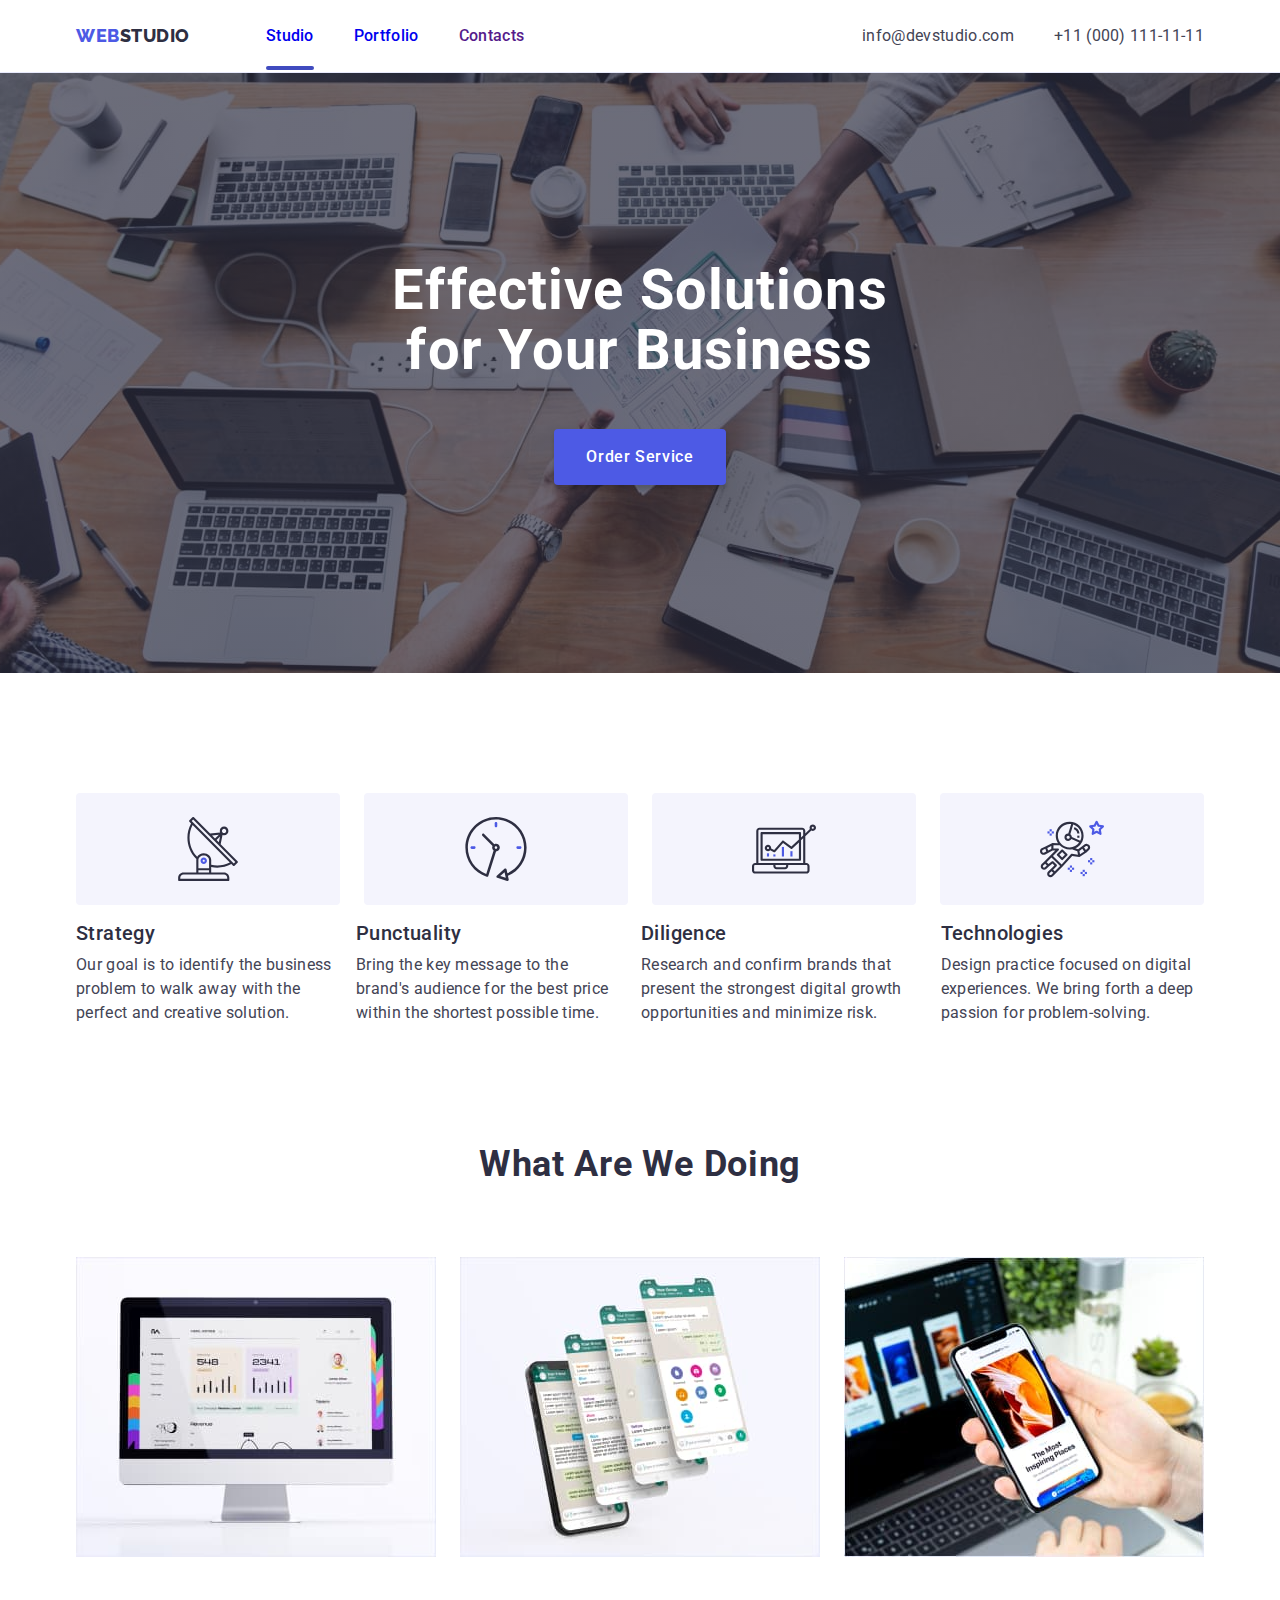
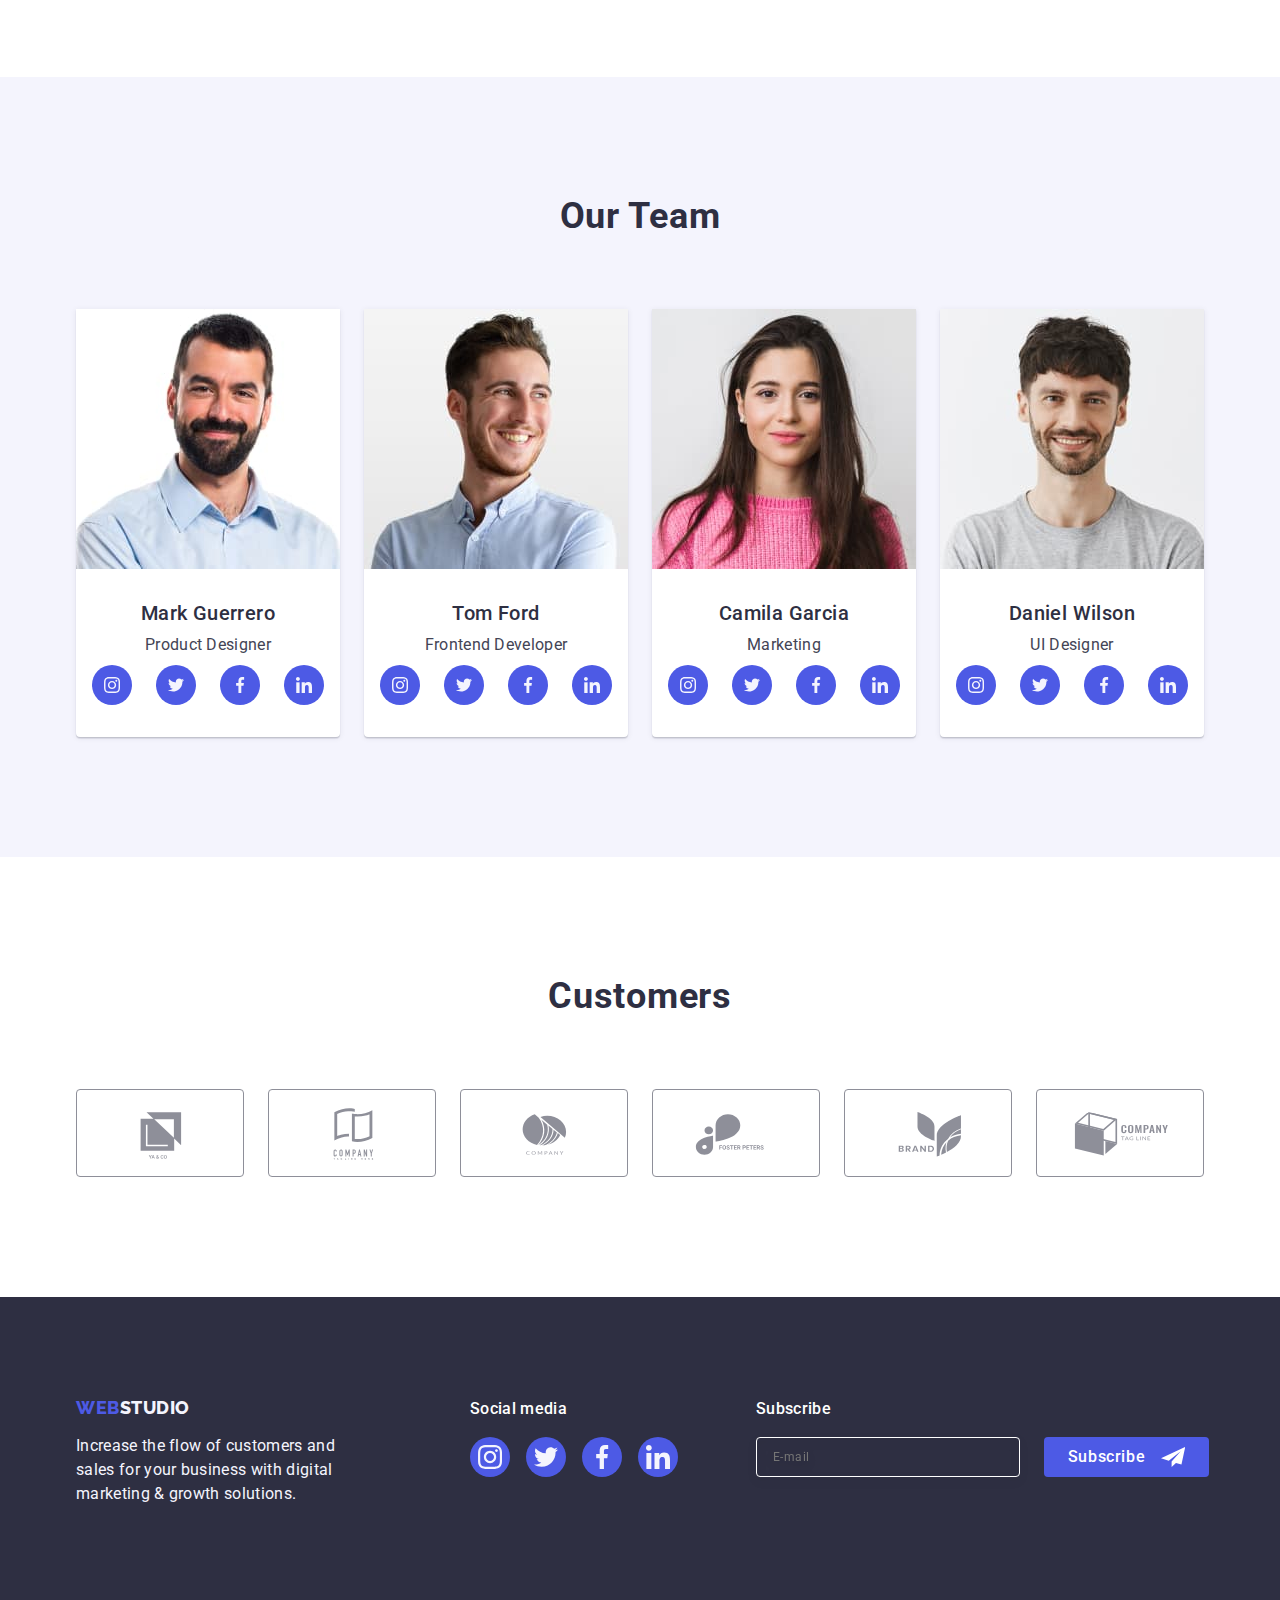
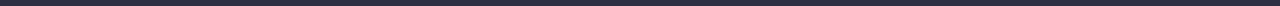
==== commit 1e146015: "new" ====
--- a/index.html
+++ b/index.html
@@ -31,7 +31,7 @@
 
                 <ul class="menu list">
 
-                    <li class="menu-item"><a class="menu-link link" href="./index.html">Studio</a></li>
+                    <li class="menu-item"><a class="menu-link link current" href="./index.html">Studio</a></li>
                     <li class="menu-item"><a class="menu-link link" href="./portfolio.html">Portfolio</a></li>
                     <li class="menu-item"><a class="menu-link link" href="">Contacts</a></li>
 
@@ -538,7 +538,7 @@
 
                 <form class="footer-form">
 
-                    <label class="footer-form-label" for="">
+                    <label class="footer-form-label">
                         <input class="footer-form-input" name="footer-form-email" type="email" placeholder="E-mail">
                     </label>
 
@@ -576,7 +576,7 @@
 
             <form class="contact-form">
 
-
+                <!-- Name -->
                 <div class="contact-form-container">
 
                     <label class="contact-form-field-wrapper" for="user-name">Name</label>
@@ -589,12 +589,15 @@
                         </svg>
                     </div>
                 </div>
+
+                <!-- Phone -->
                 <div class="contact-form-container">
-                    <label class="contact-form-field-wrapper">Phone</label>
-                    <!-- <span class="contact-form-description"> -->
+
+                    <label class="contact-form-field-wrapper" for="user-tel">Phone</label>
 
                     <div class="contact-form-input-wrapper">
-                        <input class="contact-form-input" type="tel" name="user_phone_number"
+
+                        <input class="contact-form-input" type="tel" name="user-phone-number" id="user-tel"
                             pattern="[0-9]{3}-[0-9]{3}-[0-9]{2}-[0-9]{2}" title="xxx-xxx-xx-xx" required>
 
                         <svg class="contact-form-icon" aria-label="your phone number" width="18" height="24">
@@ -602,54 +605,55 @@
                         </svg>
                     </div>
                 </div>
-
+                <!-- Email -->
                 <div class="contact-form-container">
-                    <label class="contact-form-field-wrapper"> Email </label>
+
+                    <label class="contact-form-field-wrapper" for="user-email"> Email </label>
 
 
                     <div class="contact-form-input-wrapper">
-                        <input class="contact-form-input" type="email" name="user_email" id="" required>
+                        <input class="contact-form-input" type="email" name="user-email" id="user-email" required>
 
                         <svg class="contact-form-icon" aria-label="your email" width="18" height="24">
                             <use href="./images/icons.svg#icon-email"></use>
                         </svg>
                     </div>
                 </div>
+                <!-- Comment -->
                 <div class="textaria-container">
 
-                    <label class="contact-form-field-wrapper" for="user-comment">
-
-                        Comment
-
-                        <textarea class="contact-form-message" name="user-comment" placeholder="Text input"
-                            id="user-comment"></textarea>
-                    </label>
+                    <label class="contact-form-field-wrapper" for="user-comment">Comment</label>
+
+                    <textarea class="contact-form-message" name="user-comment" placeholder="Text input"
+                        id="user-comment"></textarea>
 
                 </div>
+
+                <!-- Privacy Policy checkbox -->
                 <div class="contact-form-checkbox-container">
 
-                    <input class="contact-form-checkbox" type="checkbox" name="privacy_policy" id="user-privacy"
-                        value="true" required>
-                    <label class="checkbox-label" for="user-privacy">I accept the terms and
-                        conditions of the
-                        <a class="privacy-policy-link" href="">Privacy Policy</a>
+                    <input class="contact-form-checkbox visually-hidden" type="checkbox" name="user-privacy"
+                        id="user-privacy" value="true" required>
+
+                    <label class="checkbox-label" for="user-privacy">
 
                         <span class="checkbox-icon-wrapper"><svg class="checkbox-icon"
                                 aria-label="i agry with the privacy policy checkbox" width="10" height="8">
                                 <use class="contact-form-check-icon" href="./images/icons.svg#icon-check"></use>
                             </svg>
                         </span>
-
+                        I accept the terms and conditions of the<a class="privacy-policy-link" href="">Privacy
+                            Policy</a>
                     </label>
 
                 </div>
 
                 <button class="contact-submit-button button" type="submit">Send</button>
 
+
+            </form>
         </div>
-        </form>
-
-    </div>
+
     </div>
     <script src="./js/modal.js"></script>
 </body>
--- a/css/styles.css
+++ b/css/styles.css
@@ -136,29 +136,32 @@
   transition: color 250ms var(--time-function);
 }
 
-.menu-link::after {
+.current::after {
   content: "";
   width: 100%;
   height: 4px;
   background-color: var(--pressed-state-color);
-  opacity: 0;
   position: absolute;
   bottom: -1px;
   left: 0;
   border-radius: 2px;
-
-  transition: opacity 250ms var(--time-function);
-}
-
-.menu-link:hover::after,
-.menu-link:focus::after {
-  opacity: 1;
+}
+
+.current:current {
+  content: "";
+  width: 100%;
+  height: 4px;
+  background-color: var(--pressed-state-color);
+  position: absolute;
+  bottom: -1px;
+  left: 0;
+  border-radius: 2px;
 }
 
 .menu-item {
   padding-top: 24px;
   padding-bottom: 24px;
-  /* color: var(--pressed-state-color); */
+  color: var(--hero-color);
 }
 
 .contact-info {
@@ -459,6 +462,10 @@
   color: var(--page-background-color);
 }
 
+.social-media-footer {
+  margin-left: -18px;
+}
+
 .social-list-footer {
   display: flex;
   justify-content: center;
@@ -515,7 +522,7 @@
 }
 
 .footer-form-container {
-  margin-left: 80px;
+  margin-left: 50px;
 }
 
 .footer-form-button {
@@ -814,13 +821,14 @@
   border-radius: 4px;
   resize: none;
   padding: 8px 16px;
-  border: 1px solid rgba(46, 47, 66, 0.4);
+  border: 1px solid rgba(46, 47, 66, 0.2);
   font-size: 12px;
   line-height: 1.17;
-  color: rgba(46, 47, 66, 0.2);
+  color: rgba(46, 47, 66, 0.4);
   letter-spacing: 0.04em;
   transition: border-color 250ms var(--time-function);
   outline: transparent;
+  background-color: transparent;
 }
 
 .contact-form-message::placeholder {
@@ -831,17 +839,8 @@
 
 .contact-form-message:hover,
 .contact-form-message:focus {
-  border-color: var(--pressed-state-color);
+  border-color: var(--logo-brand-color);
   outline: none;
-}
-
-.contact-form-description {
-  display: block;
-  margin-bottom: 4px;
-  color: var(--helper-text-color);
-  font-style: normal;
-  font-size: 12px;
-  line-height: 14px;
 }
 
 .contact-form-container {
@@ -875,6 +874,7 @@
   border: none;
   border-radius: 4px;
   box-shadow: 0px 4px 4px rgba(0, 0, 0, 0.15);
+  outline: none;
 
   transition: background-color 250ms var(--time-function);
 }
@@ -915,28 +915,35 @@
   margin-right: 8px;
 }
 
+.visually-hidden:checked + .checkbox-icon-wrapper {
+  background-color: var(--pressed-state-color);
+}
+
 .checkbox-icon {
-}
-
-.contact-form-check-icon {
   fill: var(--light-mode-background-color);
   opacity: 0;
 }
 
-.contact-form-checkbox:checked + .checkbox-icon > .contact-form-check-icon {
+.contact-form-checkbox:checked + .checkbox-label > .checkbox-icon-wrapper {
+  background-color: var(--pressed-state-color);
+  fill: var(--page-background-color);
+  border: none;
+  border-color: var(--pressed-state-color);
+}
+
+.contact-form-checkbox:focus + .checkbox-label > .checkbox-icon-wrapper {
+  outline: 1px solid rgba(77, 90, 229, 1);
+}
+
+.contact-form-checkbox:checked
+  + .checkbox-label
+  > .checkbox-icon-wrapper
+  > .checkbox-icon {
   opacity: 1;
 }
 
-.contact-form-checkbox:checked + .checkbox-icon {
-  background-color: var(--pressed-state-color);
-}
-
-.contact-form-checkbox:focus + .checkbox-icon {
-  outline: 1px solid rgba(77, 90, 229, 1);
-}
-
-.contact-form-checkbox {
-  visibility: hidden;
+.visually-hidden {
+  appearance: none;
   position: absolute;
 }
 
